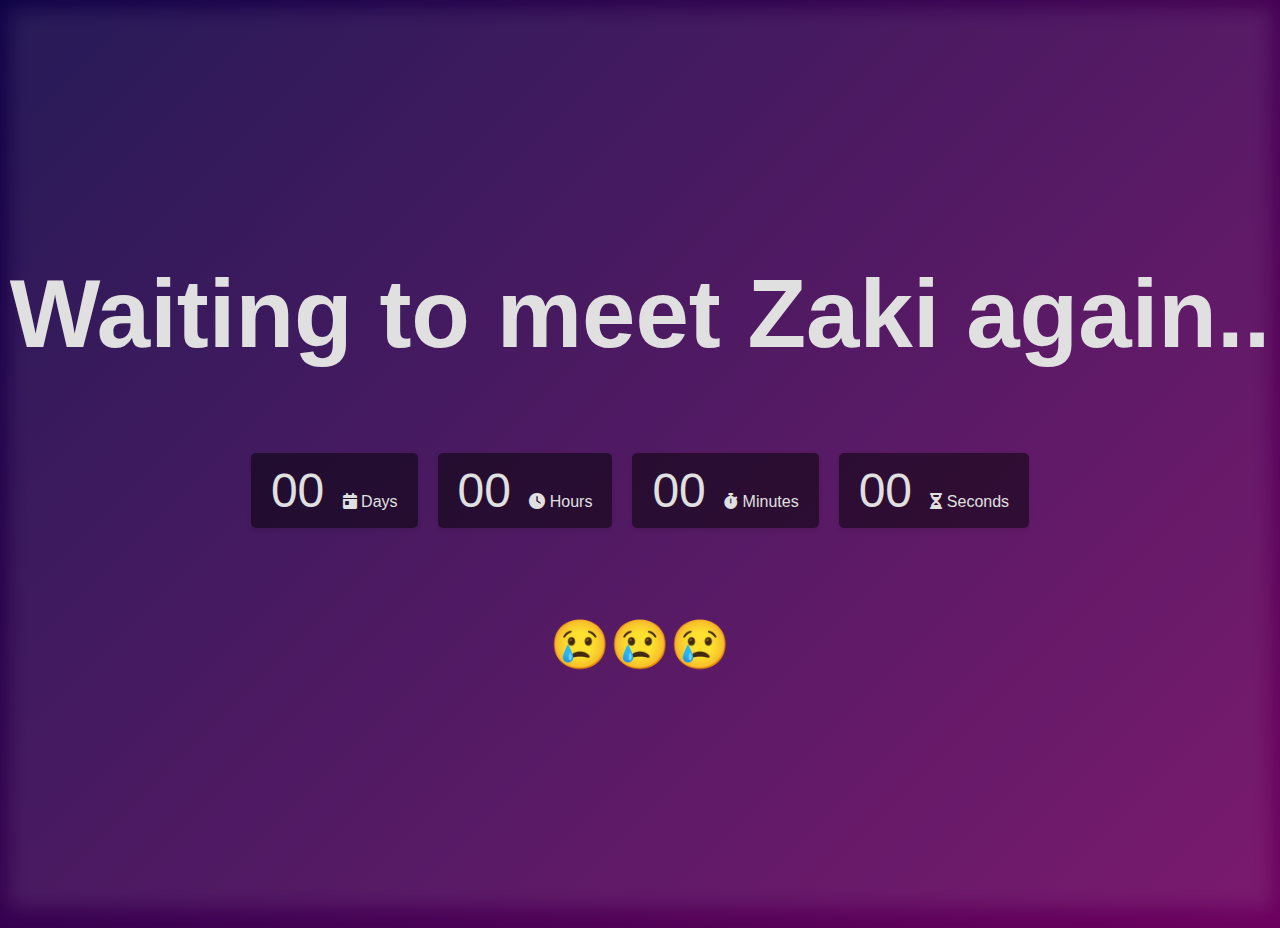
==== index.html @ 8382d539 "Add files via upload" ====
<!DOCTYPE html>
<html lang="en">
    <!--
💔VISCA BARCA💙

⢀⣄⠀⠀⠀⡀⠀⠀⠀⠀⠀⠀⠀⠀⠀⣠⣄⣄⡀⠉⠉⠁⠀⠀⠀⠀⠀⠀
⠋⠀⡤⣾⣿⣿⠿⣦⡀⠀⠀⠀⠀⢀⣼⣿⣿⣿⣿⣷⣦⡀⠀⠀⠀⠀⠀⠀
⠀⣸⢼⢿⠵⣈⣧⣙⣗⠀⠀⠀⠀⡼⠁⠊⠀⠀⠀⠈⢻⡇⠀⠀⠀⠀⠀⠀
⠀⠆⡛⡹⠑⠺⡽⡷⠼⠀⠀⠀⢰⣇⣾⣿⡆⢰⣦⣄⢸⡇⠀⠀⠀⠀⠀⠀
⠀⠈⢯⣳⣴⣄⡸⡿⢴⠀⠀⠀⣾⠀⠀⣮⣀⣈⠀⠁⢸⣻⠀⠀⠀⠀⠀⠀
⠀⠀⢈⠜⣩⠴⣻⡇⣔⡂⠀⠀⠈⣷⣿⠿⠿⠵⣄⣤⡇⠏⠀⠀⠀⠀⠀⠀
⠀⠀⠀⣦⣣⢊⡽⢠⢋⡁⠀⠀⢀⢹⣿⣽⣣⣼⣿⠿⠀⠀⠀⠀⠀⠀⠀⠀
⠀⠀⠀⠙⣤⠘⡷⣳⣿⣷⣠⣴⡆⠈⠻⠿⠿⠟⠁⣄⠀⠀⠀⠀⠀⠀⠀⠀
⠀⠀⠀⠀⠐⠂⣇⣼⣿⣭⣭⣿⡷⡀⠀⠀⠀⠀⠀⣽⡿⣶⢄⡀⠀⠀⠀⠀
⠀⠀⠀⢀⢼⣿⣿⣿⣿⣿⣿⡿⠃⠙⠢⢄⣀⣀⠜⠉⠀⠌⡉⠙⠷⣄⠀⠀
⠀⠀⠀⡀⢠⢻⣿⣟⠛⠋⠉⠀⠀⠀⠀⠀⠀⠀⠀⠀⠀⢄⠀⠑⠀⠈⢷⠀
⠀⠀⢀⢡⣽⣏⢭⡅⡅⣴⢀⣤⠀⠀⢸⡩⡿⢹⠀⠀⣬⡓⡇⢀⠀⠀⠸⠇
⠀⠀⠀⠀⠀⠀⠀⠀⠀⠀⠀⠀⠀⠀⠀⠀⠀⠀⠀⠀⠀⠀⠀⠀⠀⠀⠀⠀
⢀⣀⡀⠀⢀⣀⡀⢀⣀⣀⣀⣀⠀⠀⣀⣀⠀⠀⠀⢀⣀⡀⠀⠀⣀⡀⠀⠀
⢸⣿⣿⠀⣾⣿⡇⢸⣿⣟⣛⣛⠀⣾⣟⣛⡿⠆⢰⣿⣛⡿⠷⠀⣿⡇⠀⠀
⢸⣿⢹⣷⡟⣿⡇⢸⣿⡟⠛⠛⠀⣈⡟⠻⣿⡆⣈⣹⠛⢿⣷⠀⣿⡇⠀⠀
⠘⠛⠈⠛⠃⠛⠃⠘⠛⠛⠛⠛⠀⠙⠛⠛⠛⠁⠘⠛⠛⠛⠋⠀⠛⠃⠀⠀
    -->
<head>
    <meta charset="UTF-8">
    <meta name="viewport" content="width=device-width, initial-scale=1.0">
    <title>Countdown Timer with Icons</title>
    <link rel="stylesheet" href="styles.css">
    <link rel="stylesheet" href="https://cdnjs.cloudflare.com/ajax/libs/font-awesome/6.0.0-beta3/css/all.min.css"> <!-- Font Awesome -->
</head>
<body>
    <div class="container">
        <h1>Waiting to meet Zaki again..</h1>
        <div class="countdown">
            <div class="time" id="days">00 <span class="unit"><i class="fas fa-calendar-day"></i> Days</span></div>
            <div class="time" id="hours">00 <span class="unit"><i class="fas fa-clock"></i> Hours</span></div>
            <div class="time" id="minutes">00 <span class="unit"><i class="fas fa-stopwatch"></i> Minutes</span></div>
            <div class="time" id="seconds">00 <span class="unit"><i class="fas fa-hourglass-half"></i> Seconds</span></div>
        </div>
        <p>😢😢😢</p>
      
    </div>
    <script src="script.js"></script>
<!--

▀█ ▄▀█ █▄▀ █
█▄ █▀█ █░█ █

𝓘 ❤ 𝔂𝓸𝓾

-->
    <audio id="backgroundMusic" loop>
        <source src="beingSpecial.mp3" type="audio/mpeg">
        Your browser does not support the audio element.
    </audio> 
    <!-- Optional Play/Pause Button -->
    <button id="musicToggle">🎵 Toggle Music</button>
</body>

<!--

⠀⠀⠀⠀⠀⠀⠀⠀⠀⠀⠀⠀⠀⠀⠀⠀⠀⠀⠀⠀⠀⠀⠀⠀⠀⠀⢀⣤⡀⣀⣠⣤⣤⣄⣤⣀⢀⠀⠀⢀⣤⣀⣄⣤⣄⠀⠀⠀⠀⠀⠀⠀⠀⠀⠀⠀⠀⠀⠀⠀⠀⠀⠀⠀⠀⠀⠀⠀⠀⠀⠀⠀⠀⠀⠀⠀⠀⠀⠀⠀⠀
⠀⠀⠀⠀⠀⠀⠀⠀⠀⠀⠀⠀⠀⠀⠀⠀⠀⠀⠀⠀⣀⣀⣤⣴⣶⣟⢻⣿⣿⣿⣿⣷⣿⣿⣿⣿⣶⣿⣷⣶⣼⣿⣿⣶⣿⣿⣶⣤⣄⡀⠀⠀⠀⠀⠀⠀⠀⠀⠀⠀⠀⠀⠀⠀⠀⠀⠀⠀⠀⠀⠀⠀⠀⠀⠀⠀⠀⠀⠀⠀⠀
⠀⠀⠀⠀⠀⠀⠀⠀⠀⠀⠀⠀⠀⠀⠀⠀⠀⠀⡄⣺⣽⣿⣿⣿⣿⣿⣿⣿⣿⣿⣿⣿⣿⣿⣿⣿⣿⣿⣿⣿⣿⣿⣿⣿⣿⣿⣿⣿⣿⣿⣷⣤⣄⣀⠀⠀⠀⠀⠀⠀⠀⠀⠀⠀⠀⠀⠀⠀⠀⠀⠀⠀⠀⠀⠀⠀⠀⠀⠀⠀⠀
⠀⠀⠀⠀⠀⠀⠀⠀⠀⠀⠀⠀⠀⠀⠀⠀⠀⢀⣇⣿⣿⣿⣿⣿⣿⣿⣿⣿⣿⣿⣿⣿⣿⣿⣿⣿⣿⣿⣿⣿⣿⣿⣿⣿⣿⣿⣿⣿⣿⣿⣿⣿⣿⣿⣿⣷⣶⣤⣀⠀⠀⠀⠀⠀⠀⠀⠀⠀⠀⠀⠀⠀⠀⠀⠀⠀⠀⠀⠀⠀⠀
⠀⠀⠀⠀⠀⠀⠀⠀⠀⠀⠀⠀⠀⠀⠀⢑⣾⣿⣿⣿⣿⣿⣿⣿⣿⣿⣿⣿⣿⣿⣿⣿⣿⣿⣿⣿⣿⣿⣿⣿⣿⣿⣿⣿⣿⣿⣿⣿⣻⣿⣿⣿⣿⣿⣿⣿⣿⣿⣿⣿⣷⣦⣀⡀⠀⠀⠀⠀⠀⠀⠀⠀⠀⠀⠀⠀⠀⠀⠀⠀⠀
⠀⠀⠀⠀⠀⠀⠀⠀⠀⠀⠀⠀⣠⣴⣾⣿⣿⣿⣿⣿⣿⣿⣿⣿⣿⣿⣿⣿⣿⣿⣿⣿⣿⣿⣿⣿⣿⣿⣿⣿⣿⣿⣿⣿⣿⣿⣿⣿⣿⣿⣿⣿⣿⣿⣿⣿⣿⣿⣿⣿⣿⣿⣿⣿⣶⣄⠀⠀⠀⠀⠀⠀⠀⠀⠀⠀⠀⠀⠀⠀⠀
⠀⠀⠀⠀⠀⠀⠀⠀⠀⠀⠀⣸⣿⣿⣿⣿⣿⣿⣿⣿⣿⣿⣿⣿⣿⣿⣿⣿⣿⣿⣿⣿⣿⣿⣿⣿⣿⣿⣿⣿⣿⣿⣿⣿⣿⣿⣿⣿⣿⣿⣿⣿⣿⣿⣿⣿⣿⣿⣿⣿⣿⣿⣿⣿⣿⣿⣷⣆⡀⠀⠀⠀⠀⠀⠀⠀⠀⠀⠀⠀⠀
⠀⠀⠀⠀⠀⠀⠀⠀⠀⠀⣰⣿⣿⣿⣿⣿⣿⣿⣿⣿⣿⣿⣿⣿⣿⣿⣿⣿⣿⣿⣿⣿⣿⣿⣿⣿⣿⣿⣿⣿⣿⣿⣿⣿⣿⣿⣿⣿⣿⣿⣿⣿⣿⣿⣿⣿⣿⣿⣿⣿⣿⣿⣿⣿⣿⣿⣿⣿⣿⠢⡀⠀⠀⠀⠀⠀⠀⠀⠀⠀⠀
⠀⠀⠀⠀⠀⠀⠀⠀⢀⢾⣿⣿⣿⣿⣿⣿⣿⣿⣿⣿⣿⣿⣿⣿⣿⣿⣿⣿⣿⣿⣿⣿⣿⣿⣿⣿⣿⣿⣿⣿⣿⣿⣿⣿⣿⣿⣿⣿⣿⣿⣿⣿⣿⣿⣿⣿⣿⣿⣿⣿⣿⣿⣿⣿⣿⣿⣿⣿⣿⣦⠀⠀⠀⠀⠀⠀⠀⠀⠀⠀⠀
⠀⠀⠀⠀⠀⠀⠀⠀⠎⣾⣿⣿⣽⣿⣿⣿⣿⣿⣿⣿⣿⣿⣿⣿⣿⣿⣿⣿⣿⣿⣿⣿⣿⢿⣿⣿⣿⣿⣿⣿⣿⣿⣿⣿⣿⣿⣿⣿⣿⣿⣿⣿⣿⣿⣿⣿⣿⣿⣿⣿⣿⣿⣿⣿⣿⣿⣿⣿⣿⣿⣦⣀⠀⠀⠀⠀⠀⠀⠀⠀⠀
⠀⠀⠀⠀⠀⠀⠀⢀⣴⣿⣿⣿⢿⣽⣿⣿⣿⣿⣿⣿⣿⣿⣿⣿⣿⣿⠿⠿⠿⠙⠛⠉⠉⠁⠀⠀⠀⠀⠉⠙⠋⠙⢿⠙⢟⡽⣿⠻⢿⡿⣿⣿⣿⣿⣿⣿⣿⣿⣿⣿⣿⣿⣿⣿⣿⣿⣿⣿⣿⣿⣿⣿⣿⣦⡀⠀⠀⠀⠀⠀⠀
⠀⠀⠀⠀⠀⠀⡰⡟⠁⠛⣿⣷⣿⣿⣿⣿⣿⣿⣿⣿⡟⠁⠉⠉⠁⠀⠀⠀⠀⠀⠀⠀⠀⠀⠀⠀⠀⠀⠀⠀⠀⠀⠀⠀⠀⠀⠀⠓⠒⠛⡿⣿⣿⣿⣿⣿⣿⣿⣿⣿⣿⣿⣿⣿⣿⣿⣿⣿⣿⣿⣿⣿⣿⣿⣿⣄⠀⠀⠀⠀⠀
⠀⠀⠀⠀⠀⠸⠁⠀⢠⢾⣿⣿⣿⣿⣿⣿⣿⣿⣿⠏⠀⠀⠀⠀⠀⠀⠀⠀⠀⠀⠀⠀⠀⠀⠀⠀⠀⠀⠀⠀⠀⠀⠀⠀⠀⠀⠀⠀⠀⠀⠀⢫⠁⢺⣿⣿⣿⣿⣿⣿⣿⣿⣿⣿⣿⣿⣿⣿⣿⣿⣿⣿⣿⣿⣿⣿⠀⠀⠀⠀⠀
⠀⠀⠀⠀⠀⠀⠀⠀⠈⣼⣿⣿⣿⣿⣿⣿⣿⣿⠋⠀⠀⠀⠀⠀⠀⠀⠀⠀⠀⠀⠀⠀⠀⠀⠀⠀⠀⠀⠀⠀⠀⠀⠀⠀⠀⠀⠀⠀⠀⠀⠀⠀⠀⢸⣿⣿⣿⣿⣿⣿⣿⣿⣿⣿⣿⣿⣿⣿⣿⣿⣿⣿⣿⣿⣿⣿⣦⡀⠀⠀⠀
⠀⠀⠀⠀⠀⠀⠀⠀⠀⡇⣿⣿⣿⢻⣿⣿⣿⠃⠀⠀⠀⠀⠀⠀⠀⠀⠀⠀⠀⠀⠀⠀⠀⠀⠀⠀⠀⠀⠀⠀⠀⠀⠀⠀⠀⠀⠀⠀⠀⠀⠀⠀⠀⣸⣿⣿⣿⣿⣿⣿⣿⣿⣿⣿⣿⣿⣿⣿⣿⣿⣿⣿⣿⣿⣿⣿⣿⣌⠀⠐⠀
⠀⠀⠀⠀⠀⠀⠀⠀⠀⠹⡫⣿⣗⡦⣿⣿⠃⠀⠀⠀⠀⠀⠀⠀⠀⠀⠀⠀⠀⠀⠀⠀⠀⠀⠀⠀⠀⠀⠀⠀⠀⠀⠀⠀⠀⠀⠀⠀⠀⠀⠀⠀⠀⣾⣿⣿⣿⣿⣿⣷⣿⣿⣿⣿⣿⣿⣿⣿⣿⣿⣿⣿⣿⣿⣿⣿⣿⣿⡧⠀⠀
⠀⠀⠀⠀⠀⠀⠀⠀⠀⠀⠁⠠⣿⡜⢻⠇⠀⡠⠊⠀⠀⠀⠀⠀⠀⠀⠀⠀⠀⠀⠀⠀⠀⠀⠀⠀⠀⠀⠀⠀⠀⠀⠀⠀⠀⠀⠀⠀⠀⠀⠀⠀⠀⣿⣿⣿⣿⣿⣿⣿⣿⣿⣿⣿⣿⣿⣿⣿⣿⣿⣿⣿⣿⣿⣿⣿⣿⣿⠧⠀⠀
⠀⠀⠀⠀⠀⠀⠀⠀⠀⠀⠀⠀⠈⢁⡎⡠⠈⠀⠀⠀⠀⠀⠀⠀⠀⠀⠀⠀⠀⠀⠀⠀⠀⠀⠀⠀⠀⠀⠀⠀⠀⠀⠀⠀⠀⠀⠀⠀⠀⠀⠀⠀⣾⣿⣿⣿⣿⣿⣿⡿⣿⣿⣿⣿⣿⣿⣿⣿⣿⣿⣿⣿⣿⣿⣿⣿⣿⣿⠀⠀⠀
⠀⠀⠀⠀⠀⠀⠀⠀⠀⠀⠀⠀⠀⠘⠉⠀⠀⠀⠀⠀⠀⠀⠀⠀⠀⠀⠀⠀⠀⠀⠀⠀⠀⠀⠀⠀⠀⠀⠀⠀⠀⠀⠀⠀⠀⠀⠀⠀⠀⠀⠀⢿⣿⣿⣿⣿⣿⣿⣿⣿⣿⣿⣿⣿⣿⣿⣿⣿⣿⣿⣿⣿⣿⣿⣿⣿⣿⡟⠀⠀⠀
⠀⠀⠀⠀⠀⠀⠀⠀⠀⠀⠀⣰⣾⣿⣶⣶⣦⣤⣀⠀⠄⠀⠀⠀⠀⡀⠀⠀⠀⠀⠀⠀⠀⠀⠀⠀⠀⠀⠀⠀⠀⠀⠀⠀⠀⠀⠀⠀⠀⠀⠀⠈⢻⣿⣿⣿⣿⣿⣿⡀⣿⣿⣿⣿⣿⣿⣿⣿⣿⣿⣿⣿⣿⣿⣿⣿⣿⠁⠀⠀⠀
⠀⠀⠀⠀⠀⠀⠀⠀⠀⠀⠸⣿⣿⣿⠿⣿⣿⣿⣿⣿⣈⠁⠐⠈⡁⠀⠌⠁⠀⠀⢀⠀⠀⠀⠀⠀⠀⠀⠀⠀⠀⠀⠀⠀⠀⠀⠀⠀⠀⠀⠀⠀⠀⠙⢿⣿⣿⣧⡟⣿⣿⢼⣯⣿⣿⡿⢿⣿⣿⣿⣿⣿⣿⣿⣿⣿⡏⠀⠀⠀⠀
⠀⠀⠀⠀⠀⠀⠀⠀⠀⠀⠀⢽⡿⠁⠤⠒⠛⢿⣿⣿⣷⣄⠠⠀⢀⠀⠒⠛⣿⣿⣿⣿⣿⣾⣷⣶⣶⣶⣶⣶⣦⣄⠀⠀⠀⠀⠀⠀⠀⠀⠀⠀⠀⠀⠀⠻⣽⡿⣕⣿⣿⣿⣽⣿⣿⣿⣷⣿⣿⣿⣿⣿⣿⣿⣿⣿⠁⠀⠀⠀⠀
⠀⠀⠀⠀⠀⠀⠀⠀⠀⠀⠀⠘⡅⢀⣠⣞⣛⡛⢛⢻⡿⣿⡆⠀⠀⠀⠁⠀⠀⠭⣉⣻⣿⣿⣿⣿⡟⠛⠻⠿⠿⢿⣿⣧⣀⠀⠀⠀⠀⠀⠀⠀⠀⠀⠀⠀⠈⢳⣿⢻⣼⣿⣿⢿⣿⣿⣿⣿⣿⣿⣿⣿⣿⣿⣿⠇⠀⠀⠀⠀⠀
⠀⠀⠀⠀⠀⠀⠀⠀⠀⠀⠀⠀⡇⣟⣿⣿⣿⣿⠻⢷⠶⣽⠃⠀⠀⠀⠀⠀⢀⢴⣿⣿⣿⣿⣿⣿⣿⣷⡦⣤⣀⠀⠠⠈⠉⠀⠀⠀⠀⠀⠀⠀⠀⠀⠀⠀⠀⠨⣿⣿⣿⢿⣿⣿⡟⣿⣿⣿⣿⡿⠿⠿⠿⣿⣿⠀⠀⠀⠀⠀⠀
⠀⠀⠀⠀⠀⠀⠀⠀⠀⠀⠀⠀⢣⠀⠋⢺⣿⣿⣭⣿⣻⠃⠀⠀⠀⠀⠀⠀⠀⠀⠿⣿⣿⣿⢿⣿⣟⣻⡿⠿⠾⢽⣲⠤⠄⠀⠀⠀⠀⠀⠀⠀⠀⠀⠀⠀⠀⠀⢹⣿⣿⣼⢿⡟⠀⣡⡼⠛⠁⣀⡠⠴⣖⢻⡃⠀⠀⠀⠀⠀⠀
⠀⠀⠀⠀⠀⠀⠀⠀⠀⠀⠀⠀⡇⠀⠀⠹⢿⡿⠿⢹⠇⠀⠀⠀⠀⠀⠀⠀⠸⠀⠀⠀⢸⣿⡿⢶⣾⣁⣀⠀⠀⠀⠉⠹⠆⠀⠀⠀⠀⠀⠀⠀⠀⠀⠀⠀⠀⠀⢿⣿⣿⣷⠏⢀⡿⠁⠀⢀⣾⠉⠀⠀⢿⣇⢱⠀⠀⠀⠀⠀⠀
⠀⠀⠀⠀⠀⠀⠀⠀⠀⠀⠀⠸⠀⠀⠀⠀⠀⠀⠈⡏⠀⠀⠀⠀⠀⠀⠀⠀⠀⠀⠀⠀⠀⠈⠉⠙⠒⠀⠈⠉⠒⠂⠀⠀⠀⠀⠀⠀⠀⠀⠀⠀⠀⠀⠀⠀⠀⠀⠸⣿⡟⠋⠐⢉⡠⣄⣴⣿⡿⠀⣨⣁⠘⣿⣇⢧⠀⠀⠀⠀⠀
⠀⠀⠀⠀⠀⠀⠀⠀⠀⠀⠀⡇⠀⠀⠀⠀⠀⠀⡼⠀⠀⠀⠀⠀⠀⠀⠀⠀⠀⠀⠀⠀⠀⠀⠀⠀⠀⠀⠀⠀⠀⠀⠀⠀⠀⠀⠀⠀⠀⠀⠀⠀⠀⠀⠀⠀⠀⠀⠀⢠⡇⠀⠀⠀⠀⢟⠛⠟⠃⠀⠸⣇⠀⢸⣿⠸⡆⠀⠀⠀⠀
⠀⠀⠀⠀⠀⠀⠀⠀⠀⠀⠀⡇⠀⠀⠀⠀⠀⡴⠁⠀⠀⠀⠀⠀⠀⠀⠀⠀⠀⠀⠀⠀⠀⠀⠀⠀⠀⠀⠀⠀⠀⠀⠀⠀⠀⠀⠀⠀⠀⠀⠀⠀⠀⠀⠀⠀⠀⠀⢠⣸⡅⠀⠀⠀⠀⣿⣶⣀⠀⠀⠀⠹⡄⢸⡇⢸⠀⠀⠀⠀⠀
⠀⠀⠀⠀⠀⠀⠀⠀⠀⠀⠀⡇⠀⠀⠀⠀⡜⠁⠀⠀⠀⠀⠀⠀⠀⠀⠀⠐⠤⡀⠀⠀⠀⠀⠀⠀⠀⠀⠀⠀⠀⠀⠀⠀⠀⠀⠀⠀⠀⠀⠀⠀⡀⠀⠀⠀⠀⢀⣿⣼⠀⠀⠀⢱⣄⣿⣿⣿⣷⠀⠀⠁⣿⡾⠅⡼⠀⠀⠀⠀⠀
⠀⠀⠀⠀⠀⠀⠀⠀⠀⠀⠀⢡⠀⠀⠀⢺⣄⠀⢀⠀⠀⠀⠀⠀⠀⠀⠀⠀⠀⢘⡆⡀⠀⠀⠀⠀⠀⠀⠀⠀⠀⠀⠀⠀⠀⠀⠀⠀⠀⠀⠀⡈⠀⠀⠀⠀⣰⣾⣿⡷⠀⠀⠀⠀⣿⡿⠉⡉⢻⣷⣤⢢⢏⡟⢠⠃⠀⠀⠀⠀⠀
⠀⠀⠀⠀⠀⠀⠀⠀⠀⠀⠀⠸⣦⢀⣄⠠⠝⣿⣿⢿⣦⣤⣤⣶⣶⣶⣦⣄⣠⣴⠇⠱⡄⠀⠀⠀⠀⠀⠀⠀⠀⠀⠀⠀⠀⠀⠀⠀⠀⠀⠐⠀⠀⠀⢠⣴⣿⣿⣿⡇⠀⠀⠀⢠⣿⠋⣀⠄⣸⣿⡷⢋⣾⠃⡞⠀⠀⠀⠀⠀⠀
⠀⠀⠀⠀⠀⠀⠀⠀⠀⠀⠀⠀⢿⡫⠅⠀⠀⠈⠙⢻⣿⣯⣭⣭⡭⣙⣿⡿⠛⠁⠀⠀⠘⠀⠀⠀⠀⠀⠀⠀⠀⠀⠀⠀⠀⠀⠀⠀⠀⠀⠀⡠⠀⣾⣿⣿⣿⣷⣿⢧⠀⠀⠀⠿⠥⠞⠁⠈⠉⢉⣴⡿⠁⡜⠀⠀⠀⠀⠀⠀⠀
⠀⠀⠀⠀⠀⠀⠀⠀⠀⠀⠀⠀⣾⡄⠀⠈⠀⣀⣴⣿⣿⣿⣽⣷⣿⣿⣿⣶⣤⣀⠀⠀⠀⠀⠀⠀⠀⠀⠀⠀⠀⠀⠀⠀⠀⠀⠀⠀⠐⠀⢠⣧⠞⣿⣿⣿⡟⣿⣷⠀⢳⣿⣶⣦⣤⠤⠲⠞⠛⠛⢁⡠⠊⠀⠀⠀⠀⠀⠀⠀⠀
⠀⠀⠀⠀⠀⠀⠀⠀⠀⠀⠀⠀⣿⣧⡈⢀⣾⣿⣿⣿⣿⣿⣿⣿⣿⣿⣿⣿⣿⣿⣿⣶⣄⠀⠀⠀⠀⠀⠀⠀⠀⠀⠀⠀⠀⠀⠀⠀⣤⣧⢼⣿⣟⣯⣿⣟⣿⣿⣿⢳⣾⣿⡌⠛⠐⠀⠀⠀⢀⠔⠃⠀⠀⠀⠀⠀⠀⠀⠀⠀⠀
⠀⠀⠀⠀⠀⠀⠀⠀⠀⠀⠀⠀⣹⣿⣷⣿⣿⣿⣿⣿⣿⡛⣛⣛⣿⣟⡿⣿⣿⣿⣿⣿⣿⣿⣦⣀⠀⠀⠀⠀⠀⠀⠀⠀⠀⣀⣰⣀⣻⣿⣾⣿⣾⣿⡿⣿⣿⣿⣿⣴⣧⣿⣿⣦⣀⣀⣴⠖⠉⠀⠀⠀⠀⠀⠀⠀⠀⠀⠀⠀⠀
⠀⠀⠀⠀⠀⠀⠀⠀⠀⠀⠀⠀⢸⣿⣿⣿⣿⣿⣿⣿⡿⣿⣿⣿⣿⣿⣿⣿⣭⣿⣿⣿⣿⣿⣿⣿⣿⣇⠀⠀⠀⠀⠀⣤⣬⣿⣿⣿⢿⣿⣿⣿⣿⣿⣧⡿⣿⣿⣿⠂⣙⣿⣿⠟⠃⠀⡝⠀⠀⠀⠀⠀⠀⠀⠀⠀⠀⠀⠀⠀⠀
⠀⠀⠀⠀⠀⠀⠀⠀⠀⠀⠀⠀⢸⣿⣿⣿⣿⣿⡟⢊⣻⣈⠉⠉⠉⠉⠁⠈⠉⠚⠉⠉⠘⣿⣿⣿⣿⣿⡆⠀⢀⢀⣾⣿⣿⣿⣿⣿⣿⢻⣿⣿⣿⣽⣻⣿⣿⣽⡿⠤⠁⠙⠁⠀⠀⠀⡇⠀⠀⠀⠀⠀⠀⠀⠀⠀⠀⠀⠀⠀⠀
⠀⠀⠀⢠⢴⠄⠀⠀⠀⠀⠀⠀⠈⣿⣿⣿⣿⣿⣷⣀⣤⣶⣿⣦⣭⣬⣍⣀⠂⠀⠀⠀⠀⠈⢿⣿⣿⣿⣟⣷⣸⣿⣿⣿⣿⣿⣿⣿⣿⣿⣿⣿⣿⣿⣿⣿⣧⣿⠀⠀⠀⠀⠀⠀⠀⢸⠁⠀⠀⠀⠀⠀⠀⠀⠀⠀⠀⠀⠀⠀⠀
⠀⠀⠀⢸⡮⡼⢿⠀⠀⠀⠀⠀⠀⢹⣿⣿⣿⣿⣿⣯⠘⢿⣿⣿⣿⣿⣿⢿⣞⠀⠀⢀⡀⢠⣤⣿⣿⣿⣿⣿⣿⣿⣿⣿⣿⣿⣿⣿⣿⣿⣿⣿⣿⣿⣿⣾⣾⣿⠀⠀⠀⠀⠀⠀⠀⢸⣜⢳⣆⠀⠀⠀⠀⠀⠀⠀⠀⠀⠀⠀⠀
⠀⠀⠀⠈⠛⠁⠀⢠⠀⢀⣀⣤⡀⢠⣿⣿⣿⣿⣿⣧⠎⢸⣿⣿⣿⣿⡿⠌⠀⠄⠁⠄⣽⣿⣿⣿⣿⣿⣿⣿⣿⣿⣿⣿⣿⣿⣿⣿⣿⣿⣿⣿⣿⣿⣿⣿⡿⠁⠠⠁⠀⠀⠀⠀⠀⢸⠀⣿⣿⣷⡀⠀⠀⠀⠀⠀⠀⠀⠀⠀⠀
⢠⡏⢳⡀⠀⢀⢸⡼⠗⠻⠋⠁⠀⡾⣿⣿⣿⣿⣿⣿⣿⣮⣿⣟⣿⣏⣁⣦⣀⡀⣀⢲⣿⣿⣿⣿⣿⣿⣿⣿⣿⣿⣿⣿⣿⣿⣿⣿⣿⣿⣿⣿⣿⣿⣿⠋⠀⢀⠂⠀⠀⠀⠀⠀⠀⡿⠀⣿⣿⣿⣷⡄⠀⠀⠀⠀⠀⠀⠀⠀⠀
⠈⠣⣌⠙⠛⠛⢉⣉⡹⢄⡟⠒⢺⣧⣿⣿⣿⣿⣿⣿⣿⣿⣿⣿⣿⣿⣿⣿⣿⣿⣿⣧⣿⣿⣿⣿⣿⣿⣿⣿⣿⣿⣿⣿⣿⣿⣿⣿⣿⣿⣿⣿⣿⠟⠁⠀⠀⠀⠀⠀⠀⠀⠀⠀⠀⡏⢹⣿⣿⣿⣿⠇⠀⠀⠀⠀⠀⠀⠀⠀⠀
⠀⠀⣩⣴⣒⡾⠋⡹⣄⠀⠀⠀⠘⣿⣿⣿⣿⣿⣿⣿⣿⣿⣿⣿⣿⣿⣿⣿⣿⣿⣿⣿⣿⣿⣿⣿⣿⣿⣿⣿⣿⣿⣿⣿⣿⣿⣿⣿⣿⣿⣿⡟⠁⠀⠀⠀⠀⠀⠀⠀⠀⠀⠀⠀⢰⡃⣸⣿⠿⢿⠏⠀⠀⠀⠀⠀⠀⠀⠀⠀⠀
⠀⠈⠉⢹⡏⠀⠀⢱⣿⡾⠏⠀⣰⣿⣿⣿⣿⣿⣿⣿⣿⣿⣿⣿⣿⣿⣿⣿⣿⣿⣿⣿⣿⣿⣿⣿⣿⣿⣿⣿⣿⣿⣿⣿⣿⣿⣿⣿⣿⣿⠁⠀⠀⠀⠀⠀⠀⠀⠀⠀⠀⠀⠀⠀⡏⠀⣿⡿⢷⡏⠀⠀⠀⠀⠀⠀⠀⠀⠀⠀⠀
⠀⠀⠀⠀⠀⠀⢒⣩⣥⣴⣶⣿⣿⣿⣿⣿⣿⣿⣿⣿⣿⣿⣿⣿⣿⣿⣿⣿⣿⣿⣿⣿⣿⣿⣿⣿⣿⣿⣿⣿⣿⣿⣿⣿⣿⣿⣿⡿⠗⠀⠀⠀⠀⠀⠀⠀⠀⠀⠀⠀⠀⠀⠀⣸⠁⢸⢻⣧⣿⣤⣀⠀⠀⠀⠀⠀⠀⠀⠀⠀⠀
⠀⠀⣀⣤⣶⣾⣿⣿⣿⣿⡿⣟⢿⣿⣿⣿⣿⣿⣿⣿⣿⣿⣿⣿⣿⣿⣿⣿⣿⣿⣿⣿⣿⣿⣿⣿⣿⣿⣿⣿⣿⣿⣿⣿⣿⠛⠋⠀⠀⠀⠂⠀⠀⠀⠀⡀⠀⠀⠀⠀⠀⠀⢠⠇⠠⣾⢿⣿⣿⣿⣿⣿⣿⣶⣶⣤⣀⠀⠀⠀⠀
⠀⢸⣿⣿⣿⣿⣿⣻⢫⠝⣦⢩⣷⣌⣿⣿⣿⣿⣿⣿⣿⣿⣿⣿⣯⣟⡻⠿⣿⣿⣿⣿⣿⣿⣿⣿⣿⣿⣿⣿⣿⠿⠟⠋⠁⠀⠀⠀⠀⠀⠀⠀⠀⠀⠀⠀⠀⠀⠀⠀⠀⢀⡞⠀⣸⣿⢿⣾⣟⣿⣿⣿⣞⣿⣿⣿⣯⣝⢦⡀⠀
⠀⠘⣿⣿⣿⣿⣿⣷⣯⠭⣤⢧⣼⣹⠾⢻⣿⣿⣿⣿⣿⣿⣿⣿⣿⣿⣿⣿⣮⣝⡿⣿⣿⣿⣿⣿⣿⣿⣿⣾⣱⢦⠙⠁⠉⠀⠀⠀⠀⠀⠀⠀⠀⠀⠀⠀⠀⠀⠀⠀⠀⡼⠀⢰⣿⣿⣽⣿⣿⣿⣿⡇⠽⡳⢋⡽⣿⣿⣿⣯⡀
⠀⢰⣿⣿⣿⣿⣿⣿⣷⣼⣳⣿⣴⣶⣾⡽⣿⣿⣿⣿⣿⣿⣿⣿⣿⣿⣿⣿⣿⣿⣿⣿⣤⣟⠛⠿⣿⣿⣿⣿⣽⣾⣋⠔⠂⠄⠀⠀⠀⠀⠀⠀⠀⠀⠁⠀⠈⠀⠀⠀⡸⠁⢠⢿⣿⣿⣿⣿⣿⣿⡿⣵⠁⢶⠁⠇⡈⡛⢷⢻⠁
⠀⠐⣿⣿⣿⣿⣟⣻⣿⡿⣿⣿⣿⡟⣿⢻⢿⣻⣿⣻⣿⣿⣿⣿⣿⣿⣿⣿⣿⣿⣿⣿⣿⣿⣿⣶⣮⣌⣉⠻⠿⢮⣉⡉⠒⠀⠀⠀⠀⠀⠀⠀⠀⠀⠀⠀⠀⠀⠀⡴⠃⢀⣞⡿⢋⣻⣿⣿⣿⣟⣙⠭⡍⣃⠬⣅⠐⡀⢂⢟⠀
⠀⠠⣿⣿⡿⠷⠿⣯⡿⣿⣿⡿⣿⣿⣾⣿⣿⣿⡿⣾⠿⢿⣿⢿⣿⣿⣿⣿⣿⣿⣿⣿⣿⣿⣿⣿⣿⣿⣿⣿⣶⣦⣌⡉⠲⣄⡀⠀⠀⠀⢀⠀⠀⠀⠀⠀⠀⠀⣰⠃⢀⡼⣿⣻⣼⣿⣿⣿⣻⣰⣶⡆⠲⠤⠖⠛⠐⠊⠀⠀⠀
⠀⠀⠙⠛⠂⠈⠐⠚⠛⠛⠓⠛⠚⠛⠛⠓⠛⠛⠒⠛⠒⠁⠐⠈⠘⠛⠛⣿⢿⣿⠿⠿⠟⠿⠿⠿⠿⣿⠿⣿⣿⣿⣿⣻⣷⡦⠹⠄⠀⠀⠀⠀⠀⠀⠀⠀⠀⠰⠏⠠⠞⠻⠿⠿⠿⠟⠛⠓⠁⠈⠉⠉⠀⠀⠀⠀⠀⠀⠀⠀⠀
⠀⠀⠀⠀⠀⠀⠀⠀⠀⠀⠀⠀⠀⠀⠀⠀⠀⠀⠀⠀⠀⠀⠀⠀⠀⠀⠀⠀⠀⠀⠀⠀⠀⠀⠀⠀⠀⠀⠀⠀⠀⠈⡀⢉⡉⠁⠀⠀⠀⠀⠀⠀⠀⠀⠀⠀⠀⠀⠀⠀⠀⠀⠀⠀⠀⠀⠀⠀⠀⠀⠀⠀⠀⠀⠀⠀⠀⠀⠀⠀⠀

-->
</html>
---- styles.css ----
/* Base Styles */
body {
    font-family: 'Roboto', sans-serif; /* Change to desired font */
    background: linear-gradient(135deg, #0e0045, #6d005f); /* Beautiful gradient background */
    color: #e0e0e0;
    transition: background-color 0.3s ease;
    position: relative; /* For positioning the fog effect */
    overflow: hidden; /* Prevent overflow from animations */
}

.container {
    text-align: center;
    display: flex;
    gap: 20px;
    font-size: 3rem;
    margin-bottom: 20px;
    flex-direction: column;
    align-items: center;
    justify-content: center;
    min-height: 100vh;
    position: relative; /* For fog effect */
}

/* Countdown Styles */
.countdown {
    display: flex;
    gap: 20px;
    font-size: 3rem;
    margin-bottom: 20px;
    color: #e0e0e0; /* Set a visible color */
}

/* Time Box Styles */
.time {
    background-color: rgba(0, 0, 0, 0.5);
    padding: 10px 20px;
    border-radius: 5px;
    box-shadow: 0 2px 5px rgba(0, 0, 0, 0.1);
    animation: float 3s ease-in-out infinite, scaleUp 0.5s ease-in-out alternate; /* Countdown animation */
}

/* Unit Styles */
.unit {
    font-size: 1rem;
    margin-left: 5px; /* Space between icon and text */
}

/* Fog Effect */
.container::before {
    content: '';
    position: absolute;
    top: 0;
    left: 0;
    right: 0;
    bottom: 0;
    background: rgba(255, 255, 255, 0.1);
    filter: blur(10px);
    z-index: -1;
}

/* Moving Shadows */
@keyframes shadowMove {
    0% { box-shadow: 0 0 20px rgba(0, 0, 0, 0.5); }
    50% { box-shadow: 0 0 30px rgba(0, 0, 0, 0.7); }
    100% { box-shadow: 0 0 20px rgba(0, 0, 0, 0.5); }
}

/* Countdown Animation */
@keyframes float {
    0% { transform: translateY(0px); }
    50% { transform: translateY(-20px); }
    100% { transform: translateY(0px); }
}

@keyframes scaleUp {
    0% { transform: scale(1); }
    100% { transform: scale(1.1); }
}

/* Responsive and Modern Design */
@media (max-width: 600px) {
    .countdown {
        flex-wrap: wrap;
    }
}


#musicToggle {
    position: fixed;
    bottom: 20px;
    right: 20px;
    background: rgba(0,0,0,0.5);
    color: white;
    border: none;
    padding: 10px;
    border-radius: 50%;
    cursor: pointer;
    z-index: 1000;
    display: none; /* Initially hidden */
}
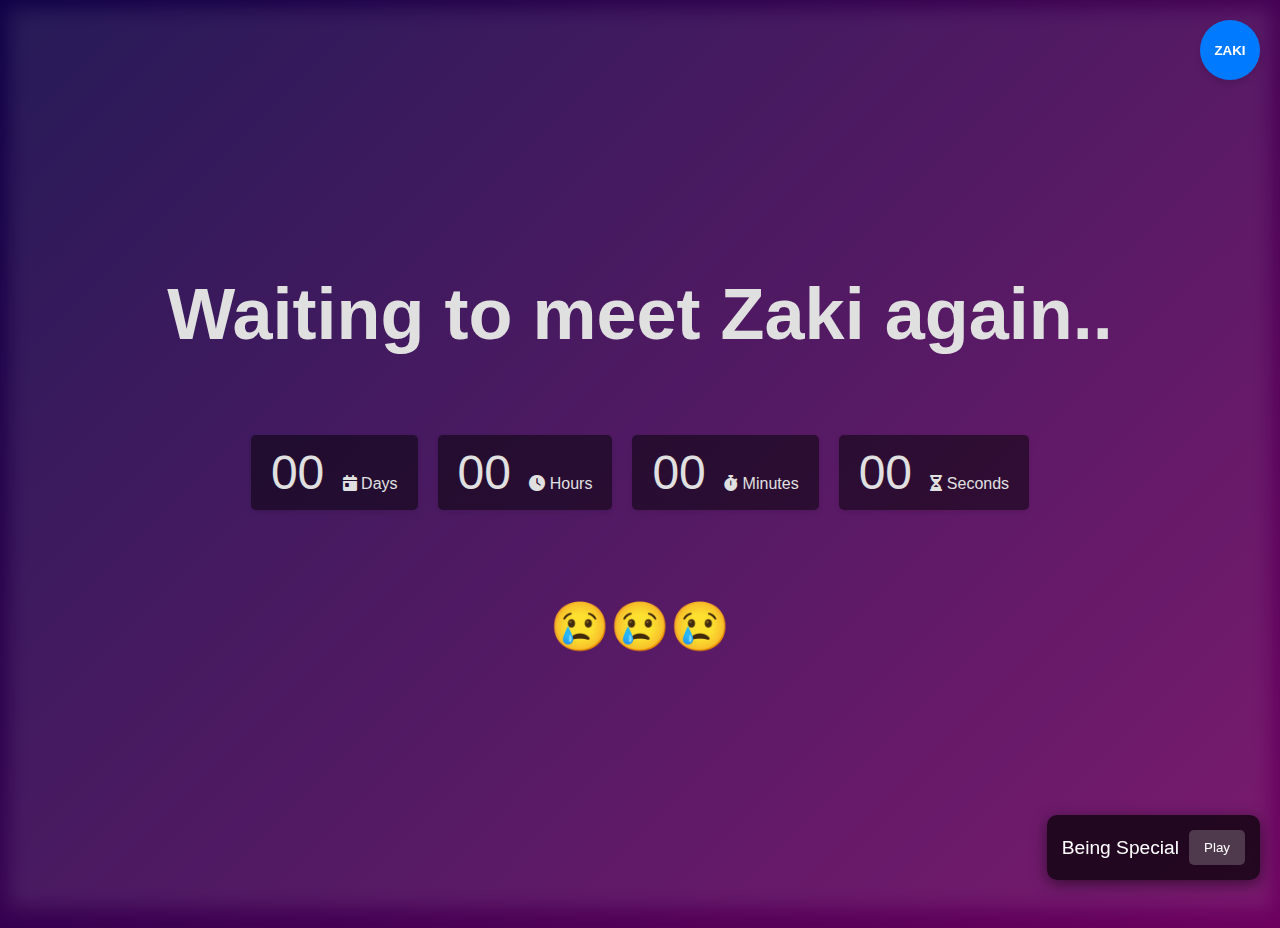
==== commit a1b37917: "Add files via upload" ====
--- a/index.html
+++ b/index.html
@@ -27,10 +27,41 @@
     <title>Countdown Timer with Icons</title>
     <link rel="stylesheet" href="styles.css">
     <link rel="stylesheet" href="https://cdnjs.cloudflare.com/ajax/libs/font-awesome/6.0.0-beta3/css/all.min.css"> <!-- Font Awesome -->
+    <style>
+        /* New CSS for floating ZAKI button */
+        .zaki-button {
+            position: fixed;
+            top: 20px;
+            right: 20px;
+            background-color: #007bff;
+            color: white;
+            border: none;
+            border-radius: 50%;
+            width: 60px;
+            height: 60px;
+            font-weight: bold;
+            box-shadow: 0 4px 6px rgba(0,0,0,0.1);
+            cursor: pointer;
+            z-index: 1000;
+            transition: all 0.3s ease;
+        }
+
+        .zaki-button:hover {
+            background-color: #0056b3;
+            transform: scale(1.1);
+        }
+    </style>
 </head>
 <body>
+    <button class="zaki-button" onclick="goToZakiPage()">ZAKI</button>
+    <script>
+        function goToZakiPage() {
+            window.location.href = 'zaki.html';
+        }
+    </script>
+
     <div class="container">
-        <h1>Waiting to meet Zaki again..</h1>
+        <h2>Waiting to meet Zaki again..</h2>
         <div class="countdown">
             <div class="time" id="days">00 <span class="unit"><i class="fas fa-calendar-day"></i> Days</span></div>
             <div class="time" id="hours">00 <span class="unit"><i class="fas fa-clock"></i> Hours</span></div>
@@ -49,12 +80,15 @@
 𝓘 ❤ 𝔂𝓸𝓾
 
 -->
+    <div id="musicControl" class="music-control">
+        <span id="musicTitle">Being Special</span>
+        <button id="musicToggle" class="toggle-button">Play</button>
+    </div>
     <audio id="backgroundMusic" loop>
         <source src="beingSpecial.mp3" type="audio/mpeg">
         Your browser does not support the audio element.
-    </audio> 
-    <!-- Optional Play/Pause Button -->
-    <button id="musicToggle">🎵 Toggle Music</button>
+    </audio>
+
 </body>
 
 <!--
--- a/styles.css
+++ b/styles.css
@@ -5,7 +5,8 @@
     color: #e0e0e0;
     transition: background-color 0.3s ease;
     position: relative; /* For positioning the fog effect */
-    overflow: hidden; /* Prevent overflow from animations */
+    /* Remove overflow hidden to allow scrolling */
+    overflow: auto; /* Allow scrolling */
 }
 
 .container {
@@ -81,20 +82,57 @@
 @media (max-width: 600px) {
     .countdown {
         flex-wrap: wrap;
+        font-size: 2rem; /* Adjust font size for smaller screens */
+    }
+    .time {
+        font-size: 1.5rem; /* Adjust time box size */
     }
 }
 
+@media (max-width: 400px) {
+    .countdown {
+        font-size: 1.5rem; /* Further adjust font size for very small screens */
+    }
+    .time {
+        font-size: 1.2rem; /* Further adjust time box size */
+    }
+}
 
-#musicToggle {
+/* Music Control Styles */
+.music-control {
     position: fixed;
     bottom: 20px;
     right: 20px;
-    background: rgba(0,0,0,0.5);
+    background: rgba(0, 0, 0, 0.7);
+    color: white;
+    border-radius: 10px;
+    padding: 15px;
+    display: flex;
+    align-items: center;
+    box-shadow: 0 4px 15px rgba(0, 0, 0, 0.5);
+    z-index: 1000;
+    transition: opacity 0.3s ease;
+}
+
+.music-control:hover {
+    opacity: 0.9; /* Slightly fade on hover */
+}
+
+#musicTitle {
+    font-size: 1.2rem;
+    margin-right: 10px; /* Space between title and button */
+}
+
+.toggle-button {
+    background: rgba(255, 255, 255, 0.2);
     color: white;
     border: none;
-    padding: 10px;
-    border-radius: 50%;
+    padding: 10px 15px;
+    border-radius: 5px;
     cursor: pointer;
-    z-index: 1000;
-    display: none; /* Initially hidden */
+    transition: background 0.3s ease;
+}
+
+.toggle-button:hover {
+    background: rgba(255, 255, 255, 0.4); /* Change background on hover */
 }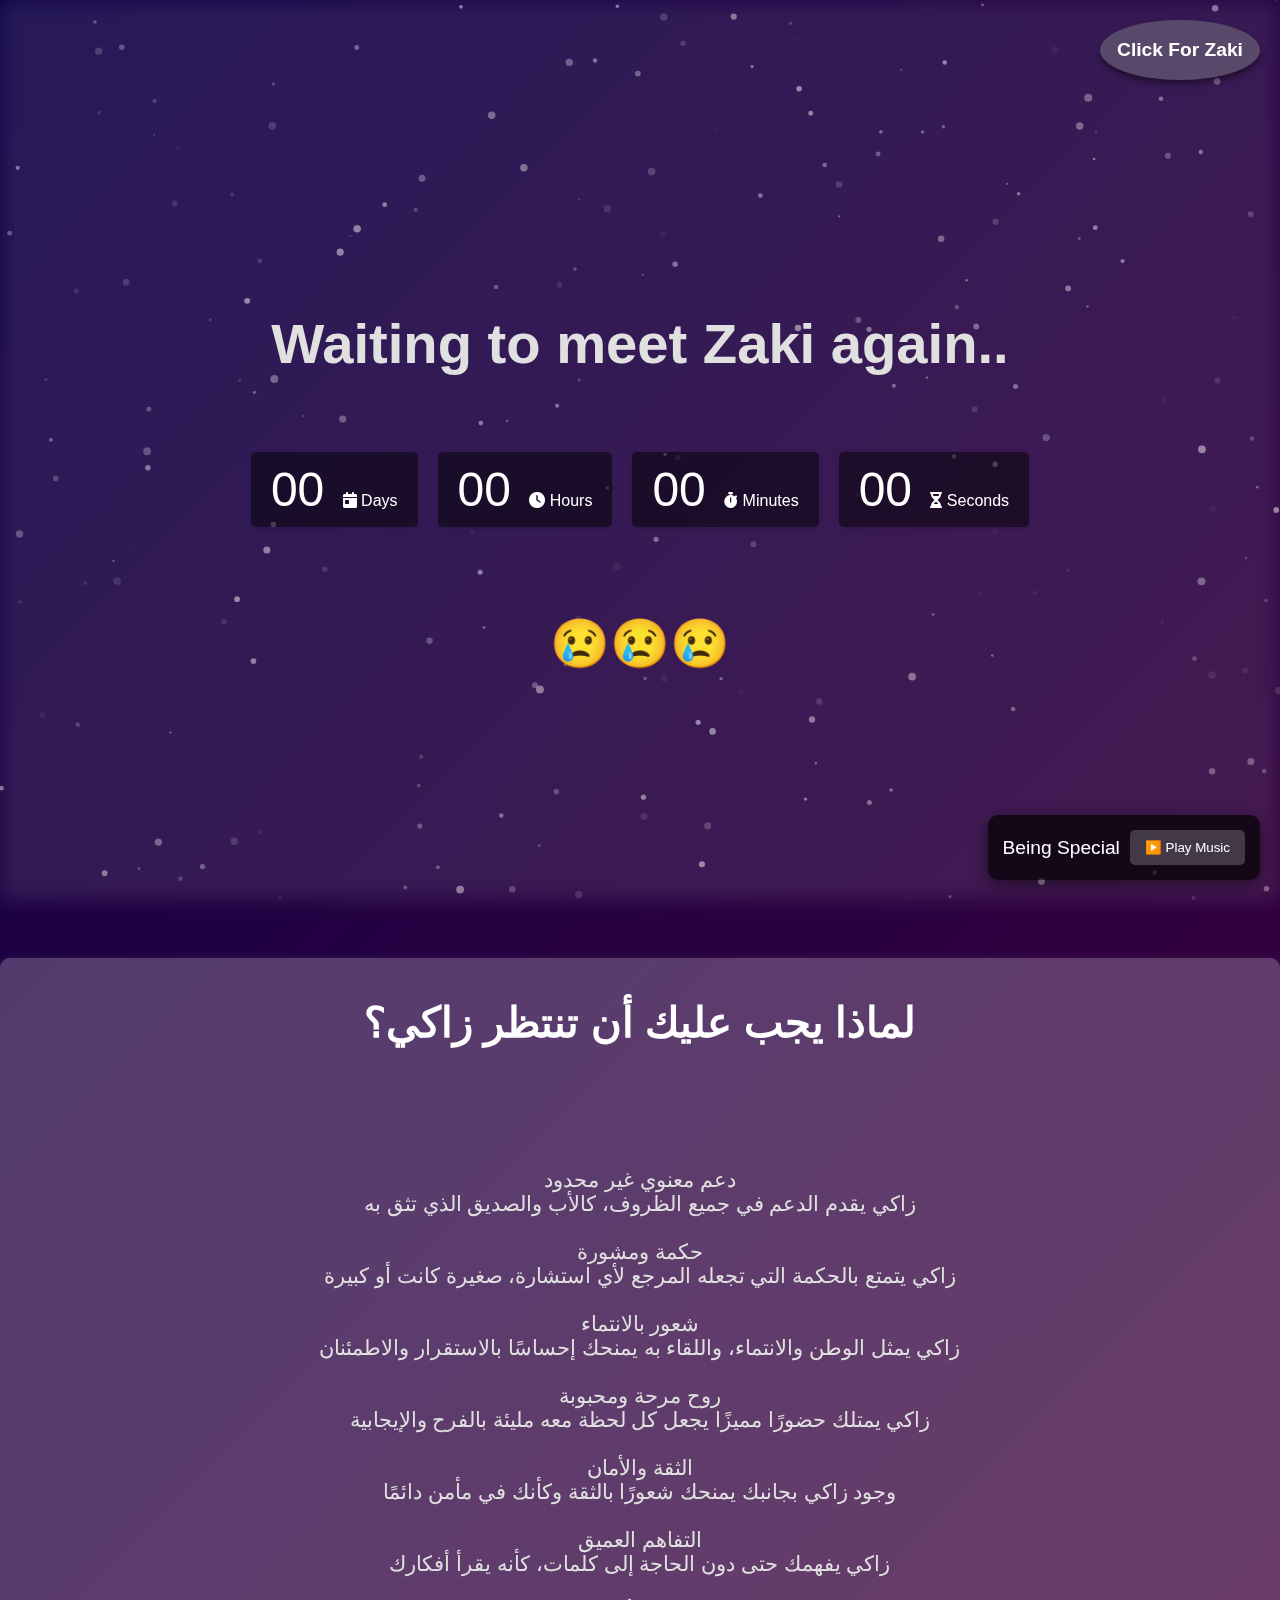
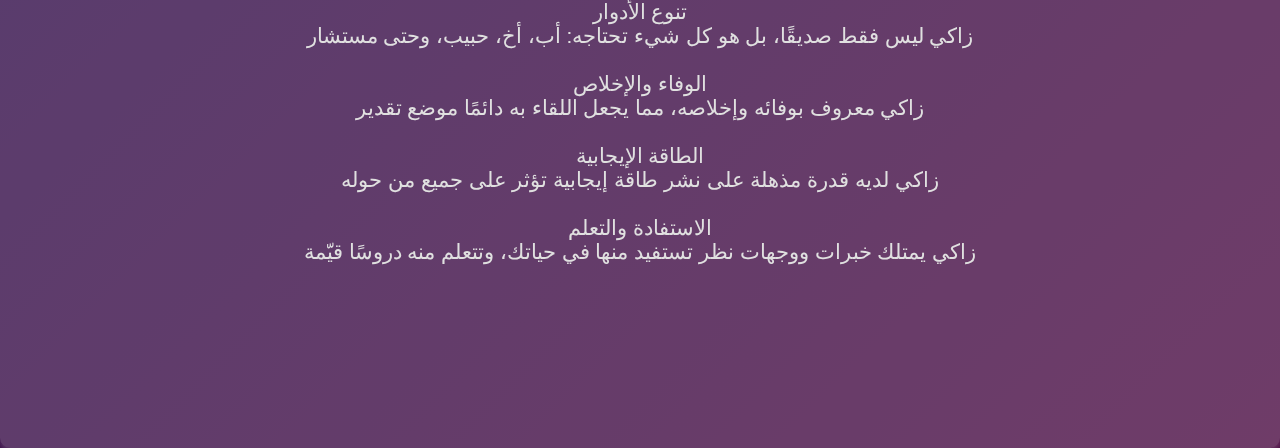
==== commit 66513372: "Add files via upload" ====
--- a/index.html
+++ b/index.html
@@ -24,7 +24,8 @@
 <head>
     <meta charset="UTF-8">
     <meta name="viewport" content="width=device-width, initial-scale=1.0">
-    <title>Countdown Timer with Icons</title>
+    <title>Zaki</title>
+    <link rel="icon" type="image/svg+xml" href="logo.webp">
     <link rel="stylesheet" href="styles.css">
     <link rel="stylesheet" href="https://cdnjs.cloudflare.com/ajax/libs/font-awesome/6.0.0-beta3/css/all.min.css"> <!-- Font Awesome -->
     <style>
@@ -33,35 +34,46 @@
             position: fixed;
             top: 20px;
             right: 20px;
-            background-color: #007bff;
+            background-color: #77757f85;
             color: white;
             border: none;
             border-radius: 50%;
-            width: 60px;
+            font-size: 1.2rem;
+            width: 160px;
             height: 60px;
             font-weight: bold;
-            box-shadow: 0 4px 6px rgba(0,0,0,0.1);
+            box-shadow: 0 4px 6px rgba(0, 0, 0, 0.441);
             cursor: pointer;
             z-index: 1000;
             transition: all 0.3s ease;
         }
 
         .zaki-button:hover {
-            background-color: #0056b3;
+            background-color: #182061;
             transform: scale(1.1);
         }
+
+      
     </style>
 </head>
 <body>
-    <button class="zaki-button" onclick="goToZakiPage()">ZAKI</button>
+    <button class="zaki-button" onclick="goToZakiPage()">Click For Zaki</button>
+
+
     <script>
         function goToZakiPage() {
             window.location.href = 'zaki.html';
         }
+       
     </script>
 
+
+        
+
     <div class="container">
-        <h2>Waiting to meet Zaki again..</h2>
+        <br>
+        
+        <h3>Waiting to meet Zaki again..</h3>
         <div class="countdown">
             <div class="time" id="days">00 <span class="unit"><i class="fas fa-calendar-day"></i> Days</span></div>
             <div class="time" id="hours">00 <span class="unit"><i class="fas fa-clock"></i> Hours</span></div>
@@ -70,8 +82,36 @@
         </div>
         <p>😢😢😢</p>
       
+    </div><br>
+    <div class="facts">
+        <h1>لماذا يجب عليك أن تنتظر زاكي؟</h1>
+        <br>
+        <br><br>
+        <p>دعم معنوي غير محدود <br>زاكي يقدم الدعم في جميع الظروف، كالأب والصديق الذي تثق به
+            <br><br>
+            حكمة ومشورة<br> زاكي يتمتع بالحكمة التي تجعله المرجع لأي استشارة، صغيرة كانت أو كبيرة
+            <br><br>
+            شعور بالانتماء<br> زاكي يمثل الوطن والانتماء، واللقاء به يمنحك إحساسًا بالاستقرار والاطمئنان
+            <br><br>
+            روح مرحة ومحبوبة<br> زاكي يمتلك حضورًا مميزًا يجعل كل لحظة معه مليئة بالفرح والإيجابية
+            <br><br>
+            الثقة والأمان<br> وجود زاكي بجانبك يمنحك شعورًا بالثقة وكأنك في مأمن دائمًا
+            <br><br>
+            التفاهم العميق<br> زاكي يفهمك حتى دون الحاجة إلى كلمات، كأنه يقرأ أفكارك
+            <br><br>
+            تنوع الأدوار<br> زاكي ليس فقط صديقًا، بل هو كل شيء تحتاجه: أب، أخ، حبيب، وحتى مستشار
+            <br><br>
+            الوفاء والإخلاص<br> زاكي معروف بوفائه وإخلاصه، مما يجعل اللقاء به دائمًا موضع تقدير
+            <br><br>
+            الطاقة الإيجابية<br> زاكي لديه قدرة مذهلة على نشر طاقة إيجابية تؤثر على جميع من حوله
+            <br><br>
+            الاستفادة والتعلم<br> زاكي يمتلك خبرات ووجهات نظر تستفيد منها في حياتك، وتتعلم منه دروسًا قيّمة</p>
+            <br><br>
+            <br><br>
+            <br><br>
     </div>
     <script src="script.js"></script>
+    <script src="background.js"></script>
 <!--
 
 ▀█ ▄▀█ █▄▀ █
@@ -80,14 +120,19 @@
 𝓘 ❤ 𝔂𝓸𝓾
 
 -->
-    <div id="musicControl" class="music-control">
-        <span id="musicTitle">Being Special</span>
-        <button id="musicToggle" class="toggle-button">Play</button>
-    </div>
+<!-- Update the music control section in index.html -->
+<div id="musicControl" class="music-control">
+    <span id="musicTitle">Being Special</span>
+    <button id="musicToggle" class="toggle-button" style="display: block;">▶️ Play Music</button>
+</div>
     <audio id="backgroundMusic" loop>
         <source src="beingSpecial.mp3" type="audio/mpeg">
         Your browser does not support the audio element.
     </audio>
+<!-- Dynamic Background Canvas -->
+ 
+<canvas id="dynamic-background"></canvas>
+
 
 </body>
 
--- a/styles.css
+++ b/styles.css
@@ -1,14 +1,50 @@
-/* Base Styles */
-body {
-    font-family: 'Roboto', sans-serif; /* Change to desired font */
-    background: linear-gradient(135deg, #0e0045, #6d005f); /* Beautiful gradient background */
-    color: #e0e0e0;
-    transition: background-color 0.3s ease;
-    position: relative; /* For positioning the fog effect */
-    /* Remove overflow hidden to allow scrolling */
-    overflow: auto; /* Allow scrolling */
+/* Dynamic Background Styles */
+:root {
+    --bg-day-start: #006891;     /* Sky Blue for day */
+    --bg-day-end: #bababa;       /* Light Blue gradient end */
+    --bg-night-start: #0E0045;   /* Deep Blue/Purple for night */
+    --bg-night-end: #43003a;     /* Dark Purple gradient end */
 }
 
+body {
+    font-family: 'Roboto', sans-serif;
+    margin: 0;
+    overflow: auto;
+    transition: background 2s ease;
+    background: linear-gradient(135deg, var(--bg-day-start), var(--bg-day-end));
+}
+
+/* Dynamic Background Canvas */
+#dynamic-background {
+    position: fixed;
+    top: 0;
+    left: 0;
+    width: 100%;
+    height: 100%;
+    z-index: -1;
+    pointer-events: none;
+}
+
+/* Particle Styles */
+.particle {
+    position: absolute;
+    background: rgba(255, 255, 255, 0.581);
+    border-radius: 50%;
+    pointer-events: none;
+    transition: all 0.5s ease;
+}
+
+/* Night Mode Adjustments */
+body.night-mode {
+    background: linear-gradient(135deg, var(--bg-night-start), var(--bg-night-end));
+    color: #e0e0e0;
+}
+
+body.night-mode .countdown {
+    color: #ffffff;
+}
+
+/* Rest of your existing CSS remains the same */
 .container {
     text-align: center;
     display: flex;
@@ -19,7 +55,7 @@
     align-items: center;
     justify-content: center;
     min-height: 100vh;
-    position: relative; /* For fog effect */
+    position: relative; 
 }
 
 /* Countdown Styles */
@@ -58,7 +94,25 @@
     filter: blur(10px);
     z-index: -1;
 }
+.facts {
+    text-align: center;
+    font-size: 1.3em;
+    align-items: center;
+    background-color: rgba(255, 255, 255, 0.237); /* Semi-transparent white */
+    padding: 20px;
+    border-radius: 10px;
+    margin-top: 20px;
+    box-shadow: 0 4px 10px rgba(255, 255, 255, 0.28);
+}
+.facts h1 {
+    text-align: center;
 
+    align-items: center;
+    font-size: 2em;
+    margin-top: 20px;
+    color: #ffffff;
+    
+}
 /* Moving Shadows */
 @keyframes shadowMove {
     0% { box-shadow: 0 0 20px rgba(0, 0, 0, 0.5); }
